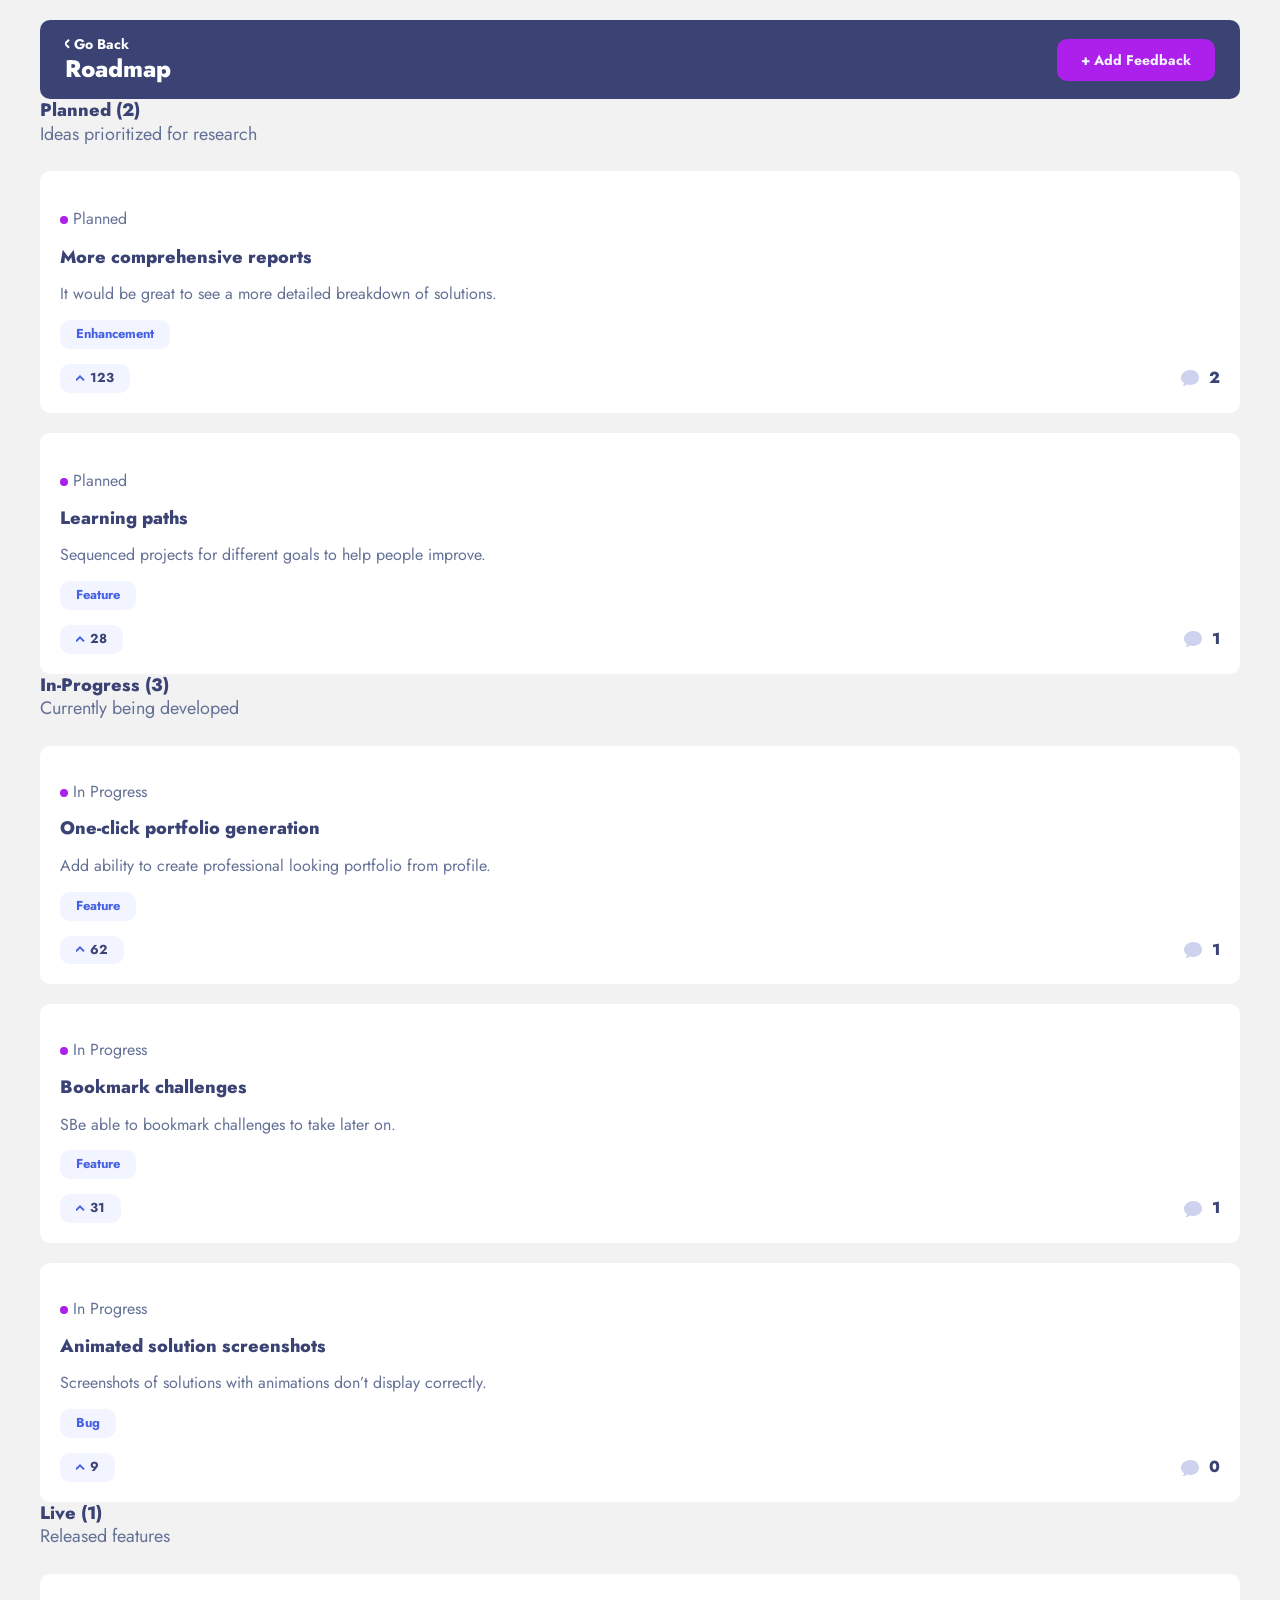
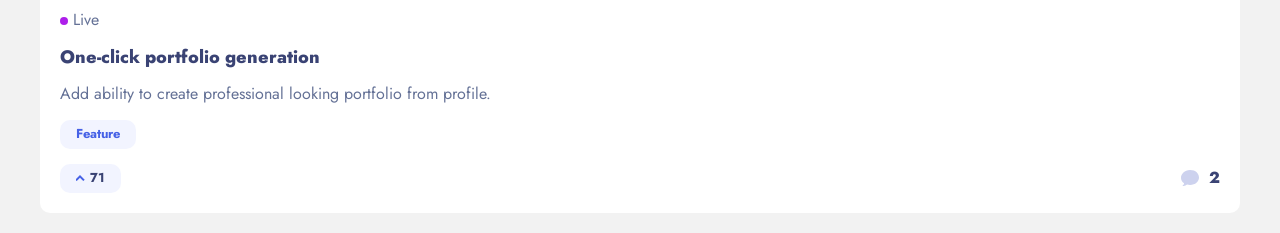
==== index.html @ 51764dee "finish toolbar component" ====
<!DOCTYPE html>
<html lang="en">

<head>
  <meta charset="UTF-8">
  <meta name="viewport" content="width=device-width, initial-scale=1.0">

  <link rel="icon" type="image/png" sizes="32x32" href="./assets/favicon-32x32.png">
  <link rel="preconnect" href="https://fonts.googleapis.com">
  <link rel="preconnect" href="https://fonts.gstatic.com" crossorigin>
  <link href="https://fonts.googleapis.com/css2?family=Jost:ital,wght@0,100..900;1,100..900&display=swap" rel="stylesheet">
  <link rel="stylesheet" href="./styles/main.css">

  <title>Frontend Mentor | Product feedback app</title>
</head>

<body>
  <div class="container">
    <div class="board">
      <header class="toolbar">
        <div class="toolbar__title board__toolbar">
          <a href="#" class="goback goback--white">
            <svg width="5" height="10" viewBox="0 0 5 10" fill="none" xmlns="http://www.w3.org/2000/svg" class="toolbar__title-icon">
              <path d="M4 8.70703L0 4.70703L4 0.707031" stroke-width="2" stroke="white"/>
            </svg>
            Go Back
          </a>
          <h2 class="toolbar__title-text">Roadmap</h2>
        </div>
        <button class="toolbar__button board__toolbar-button">
          + Add Feedback
        </button>
      </header>
      <main class="board__main">
        <div class="tasks">
          <h3 class="tasks__title-primary">Planned (2)</span>
          <h4 class="tasks__title-secondary">Ideas prioritized for research</span>
          <ul class="tasks-list">
            <li class="card task-card">
              <div class="card__marker planned"></div>
              <div class="card__content">
                <div>
                  <span class="card__dot dot planned"></span>
                  <span class="card__marker-title">Planned</span>
                </div>
                <h5 class="card__title">More comprehensive reports</h5>
                <p class="card__text">It would be great to see a more detailed breakdown of solutions.</p>
                <button class="card__tag tag">
                  Enhancement
                </button>
                <div class="card__bottom">
                  <button class="card__tag tag">
                    <svg width="9" height="7" viewBox="0 0 9 7" fill="none" xmlns="http://www.w3.org/2000/svg">
                      <path d="M0 5.41422L4 1.41422L8 5.41422" stroke-width="2" stroke="#4661E6"/>
                    </svg>
                    <span>123</span>
                  </button>
                  <div class="card__comments">
                    <svg width="18" height="16" viewBox="0 0 18 16" fill="none" xmlns="http://www.w3.org/2000/svg">
                      <path d="M2.62074 16H1.34534L2.24718 15.0895C2.73344 14.5986 3.0371 13.9601 3.11873 13.2674C1.03637 11.8878 0 9.88917 0 7.79388C0 3.92832 3.51913 0 9.0305 0C14.8692 0 18 3.61479 18 7.45522C18 11.321 14.8361 14.9333 9.0305 14.9333C8.0135 14.9333 6.95226 14.7963 6.00478 14.5448C5.10787 15.4735 3.89262 16 2.62074 16Z" fill="#CDD2EE"/>
                    </svg>
                    <span class="card__comments-number">2</span>
                  </div>
                </div>
              </div>
            </li>
            <li class="card task-card">
              <div class="card__marker planned"></div>
              <div class="card__content">
                <div>
                  <span class="card__dot dot planned"></span>
                  <span class="card__marker-title">Planned</span>
                </div>
                <h5 class="card__title">Learning paths</h5>
                <p class="card__text">Sequenced projects for different goals to help people improve.</p>
                <button class="card__tag tag">
                  Feature
                </button>
                <div class="card__bottom">
                  <button class="card__tag tag">
                    <svg width="9" height="7" viewBox="0 0 9 7" fill="none" xmlns="http://www.w3.org/2000/svg">
                      <path d="M0 5.41422L4 1.41422L8 5.41422" stroke-width="2" stroke="#4661E6"/>
                    </svg>
                    <span>28</span>
                  </button>
                <div class="card__comments">
                    <svg width="18" height="16" viewBox="0 0 18 16" fill="none" xmlns="http://www.w3.org/2000/svg">
                      <path d="M2.62074 16H1.34534L2.24718 15.0895C2.73344 14.5986 3.0371 13.9601 3.11873 13.2674C1.03637 11.8878 0 9.88917 0 7.79388C0 3.92832 3.51913 0 9.0305 0C14.8692 0 18 3.61479 18 7.45522C18 11.321 14.8361 14.9333 9.0305 14.9333C8.0135 14.9333 6.95226 14.7963 6.00478 14.5448C5.10787 15.4735 3.89262 16 2.62074 16Z" fill="#CDD2EE"/>
                    </svg>
                    <span class="card__comments-number">1</span>
                  </div>
                </div>
              </div>
            </li>
          </ul>
        </div>
        <div class="tasks">
          <h3 class="tasks__title-primary">In-Progress (3)</h3>
          <h4 class="tasks__title-secondary">Currently being developed</h4>
          <ul class="tasks-list">
            <li class="card task-card">
              <div class="card__marker progress"></div>
              <div class="card__content">
                <div>
                  <span class="card__dot dot progress"></span>
                  <span class="card__marker-title">In Progress</span>
                </div>
                <h5 class="card__title">One-click portfolio generation</h5>
                <p class="card__text">Add ability to create professional looking portfolio from profile.</p>
                <button class="card__tag tag">
                  Feature
                </button>
                <div class="card__bottom">
                  <button class="card__tag tag">
                    <svg width="9" height="7" viewBox="0 0 9 7" fill="none" xmlns="http://www.w3.org/2000/svg">
                      <path d="M0 5.41422L4 1.41422L8 5.41422" stroke-width="2" stroke="#4661E6"/>
                    </svg>
                    <span>62</span>
                  </button>
                  <div class="card__comments">
                    <svg width="18" height="16" viewBox="0 0 18 16" fill="none" xmlns="http://www.w3.org/2000/svg">
                      <path d="M2.62074 16H1.34534L2.24718 15.0895C2.73344 14.5986 3.0371 13.9601 3.11873 13.2674C1.03637 11.8878 0 9.88917 0 7.79388C0 3.92832 3.51913 0 9.0305 0C14.8692 0 18 3.61479 18 7.45522C18 11.321 14.8361 14.9333 9.0305 14.9333C8.0135 14.9333 6.95226 14.7963 6.00478 14.5448C5.10787 15.4735 3.89262 16 2.62074 16Z" fill="#CDD2EE"/>
                    </svg>
                    <span class="card__comments-number">1</span>
                  </div>
                </div>
              </div>
            </li>
            <li class="card task-card">
              <div class="card__marker progress"></div>
              <div class="card__content">
                <div>
                  <span class="card__dot dot progress"></span>
                  <span class="card__marker-title">In Progress</span>
                </div>
                <h5 class="card__title">Bookmark challenges</h5>
                <p class="card__text">SBe able to bookmark challenges to take later on.</p>
                <button class="card__tag tag">
                  Feature
                </button>
                <div class="card__bottom">
                  <button class="card__tag tag">
                    <svg width="9" height="7" viewBox="0 0 9 7" fill="none" xmlns="http://www.w3.org/2000/svg">
                      <path d="M0 5.41422L4 1.41422L8 5.41422" stroke-width="2" stroke="#4661E6"/>
                    </svg>
                    <span>31</span>
                  </button>
                  <div class="card__comments">
                    <svg width="18" height="16" viewBox="0 0 18 16" fill="none" xmlns="http://www.w3.org/2000/svg">
                      <path d="M2.62074 16H1.34534L2.24718 15.0895C2.73344 14.5986 3.0371 13.9601 3.11873 13.2674C1.03637 11.8878 0 9.88917 0 7.79388C0 3.92832 3.51913 0 9.0305 0C14.8692 0 18 3.61479 18 7.45522C18 11.321 14.8361 14.9333 9.0305 14.9333C8.0135 14.9333 6.95226 14.7963 6.00478 14.5448C5.10787 15.4735 3.89262 16 2.62074 16Z" fill="#CDD2EE"/>
                    </svg>
                    <span class="card__comments-number">1</span>
                  </div>
                </div>
              </div>
            </li>
            <li class="card task-card">
              <div class="card__marker progress"></div>
              <div class="card__content">
                <div>
                  <span class="card__dot dot progress"></span>
                  <span class="card__marker-title">In Progress</span>
                </div>
                <h5 class="card__title">Animated solution screenshots</h5>
                <p class="card__text">Screenshots of solutions with animations don’t display correctly.</p>
                <button class="card__tag tag">
                  Bug
                </button>
                <div class="card__bottom">
                  <button class="card__tag tag">
                    <svg width="9" height="7" viewBox="0 0 9 7" fill="none" xmlns="http://www.w3.org/2000/svg">
                      <path d="M0 5.41422L4 1.41422L8 5.41422" stroke-width="2" stroke="#4661E6"/>
                    </svg>
                    <span>9</span>
                  </button>
                  <div class="card__comments">
                    <svg width="18" height="16" viewBox="0 0 18 16" fill="none" xmlns="http://www.w3.org/2000/svg">
                      <path d="M2.62074 16H1.34534L2.24718 15.0895C2.73344 14.5986 3.0371 13.9601 3.11873 13.2674C1.03637 11.8878 0 9.88917 0 7.79388C0 3.92832 3.51913 0 9.0305 0C14.8692 0 18 3.61479 18 7.45522C18 11.321 14.8361 14.9333 9.0305 14.9333C8.0135 14.9333 6.95226 14.7963 6.00478 14.5448C5.10787 15.4735 3.89262 16 2.62074 16Z" fill="#CDD2EE"/>
                    </svg>
                    <span class="card__comments-number">0</span>
                  </div>
                </div>
              </div>
            </li>
          </ul>
        </div>
        <div class="tasks">
          <span class="tasks__title-primary">Live (1)</span>
          <span class="tasks__title-secondary">Released features</span>
          <ul class="tasks-list">
            <li class="card task-card">
              <div class="card__marker live"></div>
              <div class="card__content">
                <div class="card__top">
                  <span class="card__dot dot live"></span>
                  <span class="card__marker-title">Live</span>
                </div>
                <h5 class="card__title">One-click portfolio generation</h5>
                <p class="card__text">Add ability to create professional looking portfolio from profile.</p>
                <button class="card__tag tag">
                  Feature
                </button>
                <div class="card__bottom">
                  <button class="card__tag tag">
                    <svg width="9" height="7" viewBox="0 0 9 7" fill="none" xmlns="http://www.w3.org/2000/svg">
                      <path d="M0 5.41422L4 1.41422L8 5.41422" stroke-width="2" stroke="#4661E6"/>
                    </svg>
                    <span>71</span>
                  </button>
                  <div class="card__comments">
                    <svg width="18" height="16" viewBox="0 0 18 16" fill="none" xmlns="http://www.w3.org/2000/svg">
                      <path d="M2.62074 16H1.34534L2.24718 15.0895C2.73344 14.5986 3.0371 13.9601 3.11873 13.2674C1.03637 11.8878 0 9.88917 0 7.79388C0 3.92832 3.51913 0 9.0305 0C14.8692 0 18 3.61479 18 7.45522C18 11.321 14.8361 14.9333 9.0305 14.9333C8.0135 14.9333 6.95226 14.7963 6.00478 14.5448C5.10787 15.4735 3.89262 16 2.62074 16Z" fill="#CDD2EE"/>
                    </svg>
                    <span class="card__comments-number">2</span>
                  </div>
                </div>
              </div>
            </li>
          </ul>
        </div>
      </main>
    </div>
  </div>
</body>
<html
---- styles/main.css ----
*, *::before, *::after {
  box-sizing: border-box;
}

html, body, div, span, applet, object, iframe,
h1, h2, h3, h4, h5, h6, p, blockquote, pre,
a, abbr, acronym, address, big, cite, code,
del, dfn, em, img, ins, kbd, q, s, samp,
small, strike, strong, sub, sup, tt, var,
b, u, i, center,
dl, dt, dd, ol, ul, li,
fieldset, form, label, legend,
table, caption, tbody, tfoot, thead, tr, th, td,
article, aside, canvas, details, embed,
figure, figcaption, footer, header, hgroup,
menu, nav, output, ruby, section, summary,
time, mark, audio, video {
  margin: 0;
  padding: 0;
  border: 0;
  font-size: 100%;
  font: inherit;
  vertical-align: baseline;
}

/* HTML5 display-role reset for older browsers */
article, aside, details, figcaption, figure,
footer, header, hgroup, menu, nav, section {
  display: block;
}

body {
  line-height: 1;
}

ol, ul {
  list-style: none;
}

blockquote, q {
  quotes: none;
}

blockquote:before, blockquote:after,
q:before, q:after {
  content: "";
  content: none;
}

table {
  border-collapse: collapse;
  border-spacing: 0;
}

img, picture, video, canvas, svg {
  display: block;
  max-width: 100%;
}

/* 7. Inherit fonts for form controls */
input, button, textarea, select {
  font: inherit;
}

body {
  font-family: "Jost", sans-serif;
  font-size: 16px;
  line-height: 1.3;
  color: #647196;
  background-color: #F2F2F2;
}

.container {
  padding: 20px 40px;
}
@media (max-width: 440px) {
  .container {
    padding: 20px 20px;
  }
}

.hide-tablet {
  display: block;
}
@media (max-width: 768px) {
  .hide-tablet {
    display: none;
  }
}

.form-container {
  margin: 0 auto;
  max-width: 600px;
}

.goback {
  display: block;
  font-weight: 700;
  color: #647196;
  text-decoration: none;
}
.goback--white {
  font-size: 14px;
  color: #ffffff;
}
.goback:hover {
  text-decoration: underline;
}

.toolbar {
  display: grid;
  grid-template-columns: 1fr auto;
  align-items: center;
  padding: 15px 25px;
  background-color: #3A4374;
  border-radius: 10px;
}
.toolbar__title {
  display: flex;
  flex-direction: column;
  align-items: flex-start;
}
.toolbar__title-icon {
  display: inline-block;
}
.toolbar__title-text {
  font-weight: 800;
  font-size: 24px;
  color: #ffffff;
}

.tag {
  display: inline-block;
  color: #4661E6;
  font-size: 13px;
  font-weight: 700;
  background-color: #F2F4FF;
  border-radius: 10px;
  border: none;
  padding: 6px 16px;
  cursor: pointer;
}
.tag--active {
  background-color: #4661E6;
  color: #FFFFFF;
}
.tag:hover {
  background-color: #CFD7FF;
}

.dot {
  display: inline-block;
  width: 8px;
  height: 8px;
  border-radius: 50%;
  background-color: #AD1FEA;
}

input {
  padding: 10px 20px;
  width: 100%;
  background-color: #F2F4FE;
  border: none;
  border-radius: 10px;
  color: #3A4374;
  cursor: pointer;
}
input::-moz-placeholder {
  transform: translateY(-10px);
}
input::placeholder {
  transform: translateY(-10px);
}

select {
  padding: 10px 20px;
  width: 100%;
  background-color: #F2F4FE;
  border: none;
  border-radius: 10px;
  color: #3A4374;
  -webkit-appearance: none;
     -moz-appearance: none;
          appearance: none;
  cursor: pointer;
  background-image: url("../../assets/shared/icon-arrow-down.svg");
  background-repeat: no-repeat;
  background-position: right 12px center;
}
select::picker(select) {
  -webkit-appearance: base-select;
     -moz-appearance: base-select;
          appearance: base-select;
}

button {
  padding: 12px 24px;
  border-radius: 10px;
  border: 0;
  font-size: 14px;
  font-weight: 700;
  color: #F2F4FE;
  cursor: pointer;
}

.form {
  background-color: #ffffff;
  border-radius: 10px;
  margin-top: 75px;
  padding: 50px 50px;
  display: grid;
  grid-template-columns: 1fr;
  gap: 20px;
}
@media (max-width: 440px) {
  .form {
    padding: 50px 20px;
  }
}
.form__title {
  font-weight: 800;
  font-style: 24px;
  color: #3A4374;
}
.form__label {
  display: flex;
  flex-direction: column;
  gap: 5px;
  margin-bottom: 10px;
}
.form__label-primary {
  color: #3A4374;
  font-weight: 800;
  font-size: 14px;
}
.form__label-secondary {
  color: #647196;
  font-weight: 400;
  font-size: 14px;
}
.form__button {
  display: flex;
  gap: 10px;
  justify-content: end;
}
@media (max-width: 440px) {
  .form__button {
    flex-direction: column;
  }
}
.form__button-delete {
  background-color: #D73737;
  margin-right: auto;
}
.form__button-delete:hover {
  background-color: #E98888;
}
@media (max-width: 440px) {
  .form__button-delete {
    margin-right: 0;
  }
}
.form__button-cancel {
  background-color: #3A4374;
}
.form__button-cancel:hover {
  background-color: #656EA3;
}
.form__button-add {
  background-color: #AD1FEA;
}
.form__button-add:hover {
  background-color: #C75AF6;
}

.card {
  border-radius: 10px;
  background-color: #fff;
}
.card__content {
  padding: 30px 20px 20px;
  display: flex;
  flex-direction: column;
  gap: 15px;
}
.card__marker {
  border-top-left-radius: 10px;
  border-top-right-radius: 10px;
  width: 100%;
  height: 6px;
}
.card__marker-title {
  color: #647196;
  font-size: 16px;
  font-weight: 400;
}
.card__title {
  color: #3A4374;
  font-size: 18px;
  font-weight: 800;
}
.card__text {
  color: #647196;
  font-size: 16px;
  font-weight: 400;
}
.card__tag {
  margin-right: auto;
  display: flex;
  align-items: center;
}
.card__tag span {
  display: inline-block;
  margin-left: 5px;
  color: #3A4374;
}
.card__bottom {
  display: flex;
  justify-content: space-between;
}
.card__comments {
  display: flex;
  align-items: center;
}
.card__comments-number {
  display: inline-block;
  margin-left: 10px;
  color: #3A4374;
  font-size: 16px;
  font-weight: 800;
}

.mobile-menu {
  display: none;
}
.mobile-menu.show {
  display: block;
}

.board__toolbar-button {
  background-color: #AD1FEA;
}
.board__toolbar-button:hover {
  background-color: #C75AF6;
}
.board__tasks {
  margin-top: 15x;
  display: grid;
  grid-template-columns: repeat(auto-fit, minmax(350px, 1fr));
  gap: 10px;
}

.tasks {
  display: flex;
  flex-direction: column;
}
.tasks__title-primary {
  font-size: 18px;
  font-weight: 800;
  color: #3A4374;
}
.tasks__title-secondary {
  font-size: 18px;
  font-weight: 400;
  color: #647196;
}
.tasks-list {
  margin-top: 25px;
  display: flex;
  flex-direction: column;
  gap: 20px;
}/*# sourceMappingURL=main.css.map */
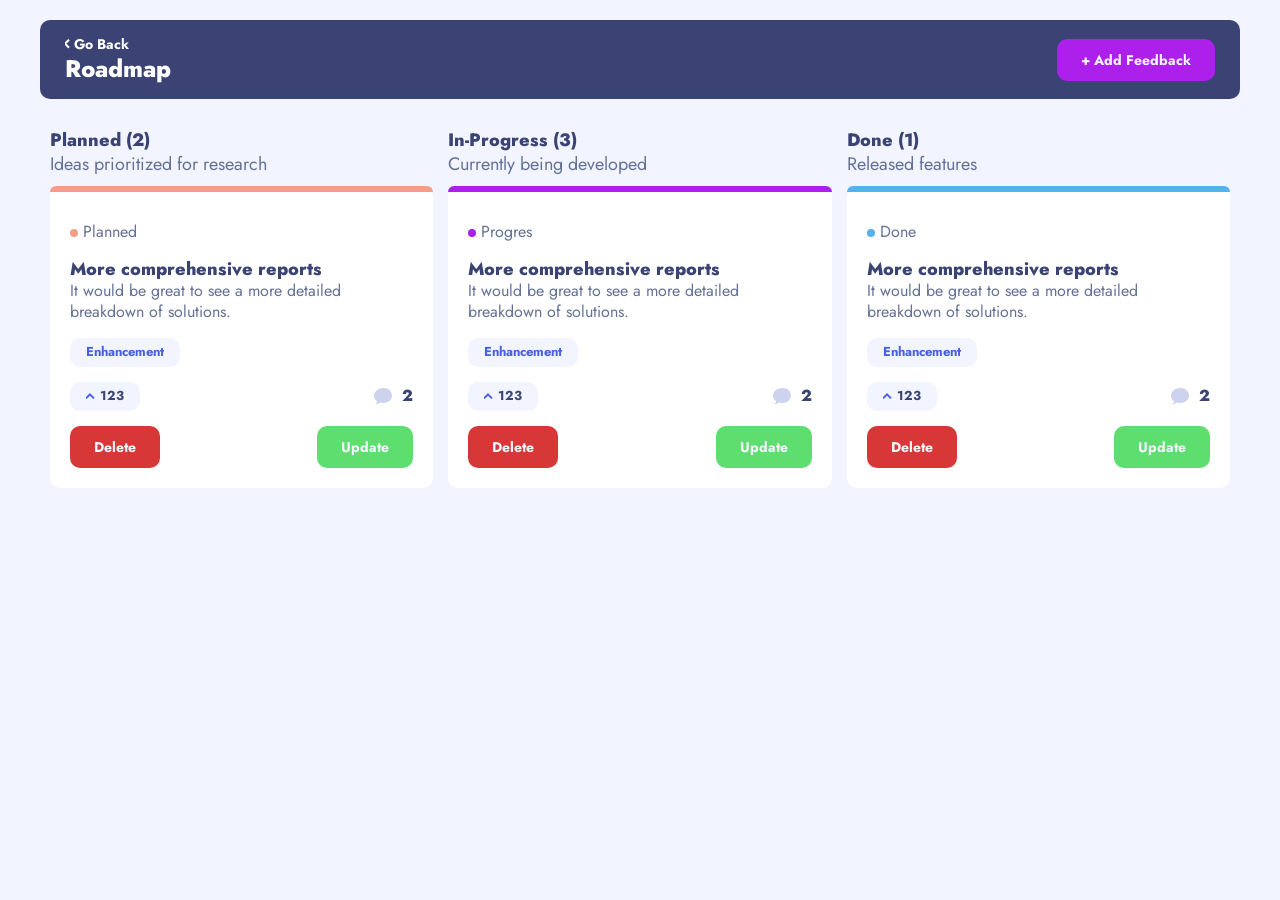
==== commit 973a6ce6: "finish board layout" ====
--- a/index.html
+++ b/index.html
@@ -18,37 +18,51 @@
   <div class="container">
     <div class="board">
       <header class="toolbar">
-        <div class="toolbar__title board__toolbar">
+        <div class="toolbar__title board__header">
           <a href="#" class="goback goback--white">
             <svg width="5" height="10" viewBox="0 0 5 10" fill="none" xmlns="http://www.w3.org/2000/svg" class="toolbar__title-icon">
               <path d="M4 8.70703L0 4.70703L4 0.707031" stroke-width="2" stroke="white"/>
             </svg>
             Go Back
           </a>
-          <h2 class="toolbar__title-text">Roadmap</h2>
+          <h1 class="toolbar__title-text">Roadmap</h1>
         </div>
         <button class="toolbar__button board__toolbar-button">
           + Add Feedback
         </button>
       </header>
-      <main class="board__main">
-        <div class="tasks">
-          <h3 class="tasks__title-primary">Planned (2)</span>
-          <h4 class="tasks__title-secondary">Ideas prioritized for research</span>
-          <ul class="tasks-list">
-            <li class="card task-card">
+      <main class="board__content tasks">
+        <div class="tasks__title">
+          <div class="tasks__title-planned">
+            <h3 class="tasks__title-primary">Planned (<span id="planned-counter">2</span>)</h3>
+            <h4 class="tasks__title-secondary">Ideas prioritized for research</h4>
+          </div>
+          <div class="tasks__title-progress">
+            <h3 class="tasks__title-primary">In-Progress (<span id="progress-counter">3</span>)</h3>
+            <h4 class="tasks__title-secondary">Currently being developed</h4>
+          </div>
+          <div class="tasks__title-done">
+            <h3 class="tasks__title-primary">Done (<span id="done-counter">1</span>)</h3>
+            <h4 class="tasks__title-secondary">Released features</h4>
+          </div>
+        </div>
+        <div class="tasks__lists">
+          <ul class="tasks-planned" id="tasks-planned">
+            <li class="card">
               <div class="card__marker planned"></div>
               <div class="card__content">
-                <div>
+                <div class="card__header">
                   <span class="card__dot dot planned"></span>
                   <span class="card__marker-title">Planned</span>
                 </div>
-                <h5 class="card__title">More comprehensive reports</h5>
-                <p class="card__text">It would be great to see a more detailed breakdown of solutions.</p>
-                <button class="card__tag tag">
-                  Enhancement
-                </button>
-                <div class="card__bottom">
+                <div class="card__primary">
+                  <h5 class="card__title">More comprehensive reports</h5>
+                  <p class="card__text">It would be great to see a more detailed breakdown of solutions.</p>
+                  <button class="card__tag tag">
+                    Enhancement
+                  </button>
+                </div>
+                <div class="card__secondary">
                   <button class="card__tag tag">
                     <svg width="9" height="7" viewBox="0 0 9 7" fill="none" xmlns="http://www.w3.org/2000/svg">
                       <path d="M0 5.41422L4 1.41422L8 5.41422" stroke-width="2" stroke="#4661E6"/>
@@ -62,150 +76,38 @@
                     <span class="card__comments-number">2</span>
                   </div>
                 </div>
+                <div class="card__control">
+                  <button class="card__button button-delete">
+                    Delete
+                  </button>
+                  <button class="card__button button-update">
+                    Update
+                  </button>
+                </div>
               </div>
             </li>
-            <li class="card task-card">
-              <div class="card__marker planned"></div>
+          </ul>
+          <ul class="tasks-progress">
+            <li class="card">
+              <div class="card__marker progress"></div>
               <div class="card__content">
-                <div>
-                  <span class="card__dot dot planned"></span>
-                  <span class="card__marker-title">Planned</span>
+                <div class="card__header">
+                  <span class="card__dot dot progress"></span>
+                  <span class="card__marker-title">Progres</span>
                 </div>
-                <h5 class="card__title">Learning paths</h5>
-                <p class="card__text">Sequenced projects for different goals to help people improve.</p>
-                <button class="card__tag tag">
-                  Feature
-                </button>
-                <div class="card__bottom">
+                <div class="card__primary">
+                  <h5 class="card__title">More comprehensive reports</h5>
+                  <p class="card__text">It would be great to see a more detailed breakdown of solutions.</p>
+                  <button class="card__tag tag">
+                    Enhancement
+                  </button>
+                </div>
+                <div class="card__secondary">
                   <button class="card__tag tag">
                     <svg width="9" height="7" viewBox="0 0 9 7" fill="none" xmlns="http://www.w3.org/2000/svg">
                       <path d="M0 5.41422L4 1.41422L8 5.41422" stroke-width="2" stroke="#4661E6"/>
                     </svg>
-                    <span>28</span>
-                  </button>
-                <div class="card__comments">
-                    <svg width="18" height="16" viewBox="0 0 18 16" fill="none" xmlns="http://www.w3.org/2000/svg">
-                      <path d="M2.62074 16H1.34534L2.24718 15.0895C2.73344 14.5986 3.0371 13.9601 3.11873 13.2674C1.03637 11.8878 0 9.88917 0 7.79388C0 3.92832 3.51913 0 9.0305 0C14.8692 0 18 3.61479 18 7.45522C18 11.321 14.8361 14.9333 9.0305 14.9333C8.0135 14.9333 6.95226 14.7963 6.00478 14.5448C5.10787 15.4735 3.89262 16 2.62074 16Z" fill="#CDD2EE"/>
-                    </svg>
-                    <span class="card__comments-number">1</span>
-                  </div>
-                </div>
-              </div>
-            </li>
-          </ul>
-        </div>
-        <div class="tasks">
-          <h3 class="tasks__title-primary">In-Progress (3)</h3>
-          <h4 class="tasks__title-secondary">Currently being developed</h4>
-          <ul class="tasks-list">
-            <li class="card task-card">
-              <div class="card__marker progress"></div>
-              <div class="card__content">
-                <div>
-                  <span class="card__dot dot progress"></span>
-                  <span class="card__marker-title">In Progress</span>
-                </div>
-                <h5 class="card__title">One-click portfolio generation</h5>
-                <p class="card__text">Add ability to create professional looking portfolio from profile.</p>
-                <button class="card__tag tag">
-                  Feature
-                </button>
-                <div class="card__bottom">
-                  <button class="card__tag tag">
-                    <svg width="9" height="7" viewBox="0 0 9 7" fill="none" xmlns="http://www.w3.org/2000/svg">
-                      <path d="M0 5.41422L4 1.41422L8 5.41422" stroke-width="2" stroke="#4661E6"/>
-                    </svg>
-                    <span>62</span>
-                  </button>
-                  <div class="card__comments">
-                    <svg width="18" height="16" viewBox="0 0 18 16" fill="none" xmlns="http://www.w3.org/2000/svg">
-                      <path d="M2.62074 16H1.34534L2.24718 15.0895C2.73344 14.5986 3.0371 13.9601 3.11873 13.2674C1.03637 11.8878 0 9.88917 0 7.79388C0 3.92832 3.51913 0 9.0305 0C14.8692 0 18 3.61479 18 7.45522C18 11.321 14.8361 14.9333 9.0305 14.9333C8.0135 14.9333 6.95226 14.7963 6.00478 14.5448C5.10787 15.4735 3.89262 16 2.62074 16Z" fill="#CDD2EE"/>
-                    </svg>
-                    <span class="card__comments-number">1</span>
-                  </div>
-                </div>
-              </div>
-            </li>
-            <li class="card task-card">
-              <div class="card__marker progress"></div>
-              <div class="card__content">
-                <div>
-                  <span class="card__dot dot progress"></span>
-                  <span class="card__marker-title">In Progress</span>
-                </div>
-                <h5 class="card__title">Bookmark challenges</h5>
-                <p class="card__text">SBe able to bookmark challenges to take later on.</p>
-                <button class="card__tag tag">
-                  Feature
-                </button>
-                <div class="card__bottom">
-                  <button class="card__tag tag">
-                    <svg width="9" height="7" viewBox="0 0 9 7" fill="none" xmlns="http://www.w3.org/2000/svg">
-                      <path d="M0 5.41422L4 1.41422L8 5.41422" stroke-width="2" stroke="#4661E6"/>
-                    </svg>
-                    <span>31</span>
-                  </button>
-                  <div class="card__comments">
-                    <svg width="18" height="16" viewBox="0 0 18 16" fill="none" xmlns="http://www.w3.org/2000/svg">
-                      <path d="M2.62074 16H1.34534L2.24718 15.0895C2.73344 14.5986 3.0371 13.9601 3.11873 13.2674C1.03637 11.8878 0 9.88917 0 7.79388C0 3.92832 3.51913 0 9.0305 0C14.8692 0 18 3.61479 18 7.45522C18 11.321 14.8361 14.9333 9.0305 14.9333C8.0135 14.9333 6.95226 14.7963 6.00478 14.5448C5.10787 15.4735 3.89262 16 2.62074 16Z" fill="#CDD2EE"/>
-                    </svg>
-                    <span class="card__comments-number">1</span>
-                  </div>
-                </div>
-              </div>
-            </li>
-            <li class="card task-card">
-              <div class="card__marker progress"></div>
-              <div class="card__content">
-                <div>
-                  <span class="card__dot dot progress"></span>
-                  <span class="card__marker-title">In Progress</span>
-                </div>
-                <h5 class="card__title">Animated solution screenshots</h5>
-                <p class="card__text">Screenshots of solutions with animations don’t display correctly.</p>
-                <button class="card__tag tag">
-                  Bug
-                </button>
-                <div class="card__bottom">
-                  <button class="card__tag tag">
-                    <svg width="9" height="7" viewBox="0 0 9 7" fill="none" xmlns="http://www.w3.org/2000/svg">
-                      <path d="M0 5.41422L4 1.41422L8 5.41422" stroke-width="2" stroke="#4661E6"/>
-                    </svg>
-                    <span>9</span>
-                  </button>
-                  <div class="card__comments">
-                    <svg width="18" height="16" viewBox="0 0 18 16" fill="none" xmlns="http://www.w3.org/2000/svg">
-                      <path d="M2.62074 16H1.34534L2.24718 15.0895C2.73344 14.5986 3.0371 13.9601 3.11873 13.2674C1.03637 11.8878 0 9.88917 0 7.79388C0 3.92832 3.51913 0 9.0305 0C14.8692 0 18 3.61479 18 7.45522C18 11.321 14.8361 14.9333 9.0305 14.9333C8.0135 14.9333 6.95226 14.7963 6.00478 14.5448C5.10787 15.4735 3.89262 16 2.62074 16Z" fill="#CDD2EE"/>
-                    </svg>
-                    <span class="card__comments-number">0</span>
-                  </div>
-                </div>
-              </div>
-            </li>
-          </ul>
-        </div>
-        <div class="tasks">
-          <span class="tasks__title-primary">Live (1)</span>
-          <span class="tasks__title-secondary">Released features</span>
-          <ul class="tasks-list">
-            <li class="card task-card">
-              <div class="card__marker live"></div>
-              <div class="card__content">
-                <div class="card__top">
-                  <span class="card__dot dot live"></span>
-                  <span class="card__marker-title">Live</span>
-                </div>
-                <h5 class="card__title">One-click portfolio generation</h5>
-                <p class="card__text">Add ability to create professional looking portfolio from profile.</p>
-                <button class="card__tag tag">
-                  Feature
-                </button>
-                <div class="card__bottom">
-                  <button class="card__tag tag">
-                    <svg width="9" height="7" viewBox="0 0 9 7" fill="none" xmlns="http://www.w3.org/2000/svg">
-                      <path d="M0 5.41422L4 1.41422L8 5.41422" stroke-width="2" stroke="#4661E6"/>
-                    </svg>
-                    <span>71</span>
+                    <span>123</span>
                   </button>
                   <div class="card__comments">
                     <svg width="18" height="16" viewBox="0 0 18 16" fill="none" xmlns="http://www.w3.org/2000/svg">
@@ -213,6 +115,54 @@
                     </svg>
                     <span class="card__comments-number">2</span>
                   </div>
+                </div>
+                <div class="card__control">
+                  <button class="card__button button-delete">
+                    Delete
+                  </button>
+                  <button class="card__button button-update">
+                    Update
+                  </button>
+                </div>
+              </div>
+            </li>
+          </ul>
+          <ul class="tasks-done">
+            <li class="card">
+              <div class="card__marker done"></div>
+              <div class="card__content">
+                <div class="card__header">
+                  <span class="card__dot dot done"></span>
+                  <span class="card__marker-title">Done</span>
+                </div>
+                <div class="card__primary">
+                  <h5 class="card__title">More comprehensive reports</h5>
+                  <p class="card__text">It would be great to see a more detailed breakdown of solutions.</p>
+                  <button class="card__tag tag">
+                    Enhancement
+                  </button>
+                </div>
+                <div class="card__secondary">
+                  <button class="card__tag tag">
+                    <svg width="9" height="7" viewBox="0 0 9 7" fill="none" xmlns="http://www.w3.org/2000/svg">
+                      <path d="M0 5.41422L4 1.41422L8 5.41422" stroke-width="2" stroke="#4661E6"/>
+                    </svg>
+                    <span>123</span>
+                  </button>
+                  <div class="card__comments">
+                    <svg width="18" height="16" viewBox="0 0 18 16" fill="none" xmlns="http://www.w3.org/2000/svg">
+                      <path d="M2.62074 16H1.34534L2.24718 15.0895C2.73344 14.5986 3.0371 13.9601 3.11873 13.2674C1.03637 11.8878 0 9.88917 0 7.79388C0 3.92832 3.51913 0 9.0305 0C14.8692 0 18 3.61479 18 7.45522C18 11.321 14.8361 14.9333 9.0305 14.9333C8.0135 14.9333 6.95226 14.7963 6.00478 14.5448C5.10787 15.4735 3.89262 16 2.62074 16Z" fill="#CDD2EE"/>
+                    </svg>
+                    <span class="card__comments-number">2</span>
+                  </div>
+                </div>
+                <div class="card__control">
+                  <button class="card__button button-delete">
+                    Delete
+                  </button>
+                  <button class="card__button button-update">
+                    Update
+                  </button>
                 </div>
               </div>
             </li>
--- a/styles/main.css
+++ b/styles/main.css
@@ -67,7 +67,7 @@
   font-size: 16px;
   line-height: 1.3;
   color: #647196;
-  background-color: #F2F2F2;
+  background-color: #F2F4FF;
 }
 
 .container {
@@ -96,7 +96,7 @@
 .goback {
   display: block;
   font-weight: 700;
-  color: #647196;
+  color: #F2F4FF;
   text-decoration: none;
 }
 .goback--white {
@@ -105,6 +105,18 @@
 }
 .goback:hover {
   text-decoration: underline;
+}
+
+.planned {
+  background-color: #F49F85;
+}
+
+.progress {
+  background-color: #AD1FEA;
+}
+
+.done {
+  background-color: #54b2f1;
 }
 
 .toolbar {
@@ -153,7 +165,6 @@
   width: 8px;
   height: 8px;
   border-radius: 50%;
-  background-color: #AD1FEA;
 }
 
 input {
@@ -202,6 +213,24 @@
   color: #F2F4FE;
   cursor: pointer;
 }
+button.button-delete {
+  background-color: #D73737;
+}
+button.button-delete:hover {
+  background-color: #E98888;
+}
+button.button-update {
+  background-color: #5dde6e;
+}
+button.button-update:hover {
+  background-color: #78c382;
+}
+button.button-cancel {
+  background-color: #3A4374;
+}
+button.button-cancel:hover {
+  background-color: #656EA3;
+}
 
 .form {
   background-color: #ffffff;
@@ -276,12 +305,6 @@
 .card {
   border-radius: 10px;
   background-color: #fff;
-}
-.card__content {
-  padding: 30px 20px 20px;
-  display: flex;
-  flex-direction: column;
-  gap: 15px;
 }
 .card__marker {
   border-top-left-radius: 10px;
@@ -289,6 +312,12 @@
   width: 100%;
   height: 6px;
 }
+.card__content {
+  padding: 30px 20px 20px;
+  display: flex;
+  flex-direction: column;
+  gap: 15px;
+}
 .card__marker-title {
   color: #647196;
   font-size: 16px;
@@ -303,6 +332,7 @@
   color: #647196;
   font-size: 16px;
   font-weight: 400;
+  margin-bottom: 15px;
 }
 .card__tag {
   margin-right: auto;
@@ -314,7 +344,7 @@
   margin-left: 5px;
   color: #3A4374;
 }
-.card__bottom {
+.card__secondary {
   display: flex;
   justify-content: space-between;
 }
@@ -329,6 +359,11 @@
   font-size: 16px;
   font-weight: 800;
 }
+.card__control {
+  display: flex;
+  justify-content: space-between;
+  gap: 10px;
+}
 
 .mobile-menu {
   display: none;
@@ -337,36 +372,40 @@
   display: block;
 }
 
+.board {
+  display: grid;
+  grid-template-rows: auto 1fr;
+  gap: 30px;
+}
 .board__toolbar-button {
   background-color: #AD1FEA;
 }
 .board__toolbar-button:hover {
   background-color: #C75AF6;
 }
-.board__tasks {
-  margin-top: 15x;
+.board__content {
+  padding: 0 10px;
+  display: grid;
+  grid-template-rows: auto 1fr;
+  gap: 10px;
+}
+.board .tasks__title {
   display: grid;
   grid-template-columns: repeat(auto-fit, minmax(350px, 1fr));
-  gap: 10px;
-}
-
-.tasks {
-  display: flex;
-  flex-direction: column;
-}
-.tasks__title-primary {
+  gap: 15px;
+}
+.board .tasks__title-primary {
   font-size: 18px;
   font-weight: 800;
   color: #3A4374;
 }
-.tasks__title-secondary {
+.board .tasks__title-secondary {
   font-size: 18px;
   font-weight: 400;
   color: #647196;
 }
-.tasks-list {
-  margin-top: 25px;
-  display: flex;
-  flex-direction: column;
-  gap: 20px;
+.board .tasks__lists {
+  display: grid;
+  grid-template-columns: repeat(auto-fit, minmax(350px, 1fr));
+  gap: 15px;
 }/*# sourceMappingURL=main.css.map */
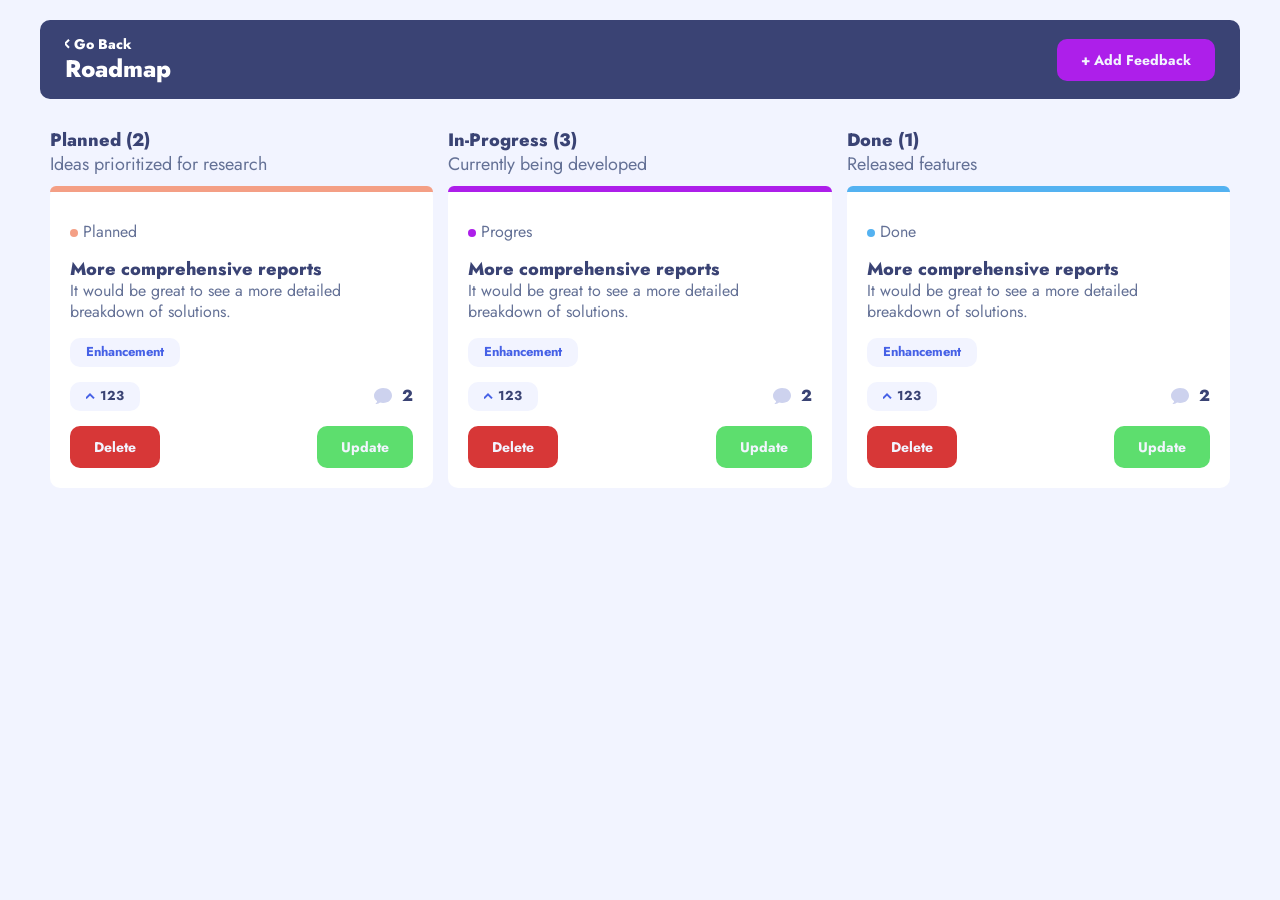
==== commit 6bcc84dc: "finish form layout" ====
--- a/index.html
+++ b/index.html
@@ -20,14 +20,14 @@
       <header class="toolbar">
         <div class="toolbar__title board__header">
           <a href="#" class="goback goback--white">
-            <svg width="5" height="10" viewBox="0 0 5 10" fill="none" xmlns="http://www.w3.org/2000/svg" class="toolbar__title-icon">
+            <svg width="5" height="10" viewBox="0 0 5 10" fill="none" xmlns="http://www.w3.org/2000/svg" class="goback__icon">
               <path d="M4 8.70703L0 4.70703L4 0.707031" stroke-width="2" stroke="white"/>
             </svg>
             Go Back
           </a>
           <h1 class="toolbar__title-text">Roadmap</h1>
         </div>
-        <button class="toolbar__button board__toolbar-button">
+        <button class="toolbar__button button-add">
           + Add Feedback
         </button>
       </header>
--- a/styles/main.css
+++ b/styles/main.css
@@ -95,12 +95,15 @@
 
 .goback {
   display: block;
-  font-weight: 700;
-  color: #F2F4FF;
+  font-size: 14px;
+  font-weight: 800;
+  color: #647196;
   text-decoration: none;
 }
+.goback__icon {
+  display: inline-block;
+}
 .goback--white {
-  font-size: 14px;
   color: #ffffff;
 }
 .goback:hover {
@@ -131,9 +134,6 @@
   display: flex;
   flex-direction: column;
   align-items: flex-start;
-}
-.toolbar__title-icon {
-  display: inline-block;
 }
 .toolbar__title-text {
   font-weight: 800;
@@ -231,6 +231,12 @@
 button.button-cancel:hover {
   background-color: #656EA3;
 }
+button.button-add {
+  background-color: #AD1FEA;
+}
+button.button-add:hover {
+  background-color: #C75AF6;
+}
 
 .form {
   background-color: #ffffff;
@@ -377,12 +383,6 @@
   grid-template-rows: auto 1fr;
   gap: 30px;
 }
-.board__toolbar-button {
-  background-color: #AD1FEA;
-}
-.board__toolbar-button:hover {
-  background-color: #C75AF6;
-}
 .board__content {
   padding: 0 10px;
   display: grid;
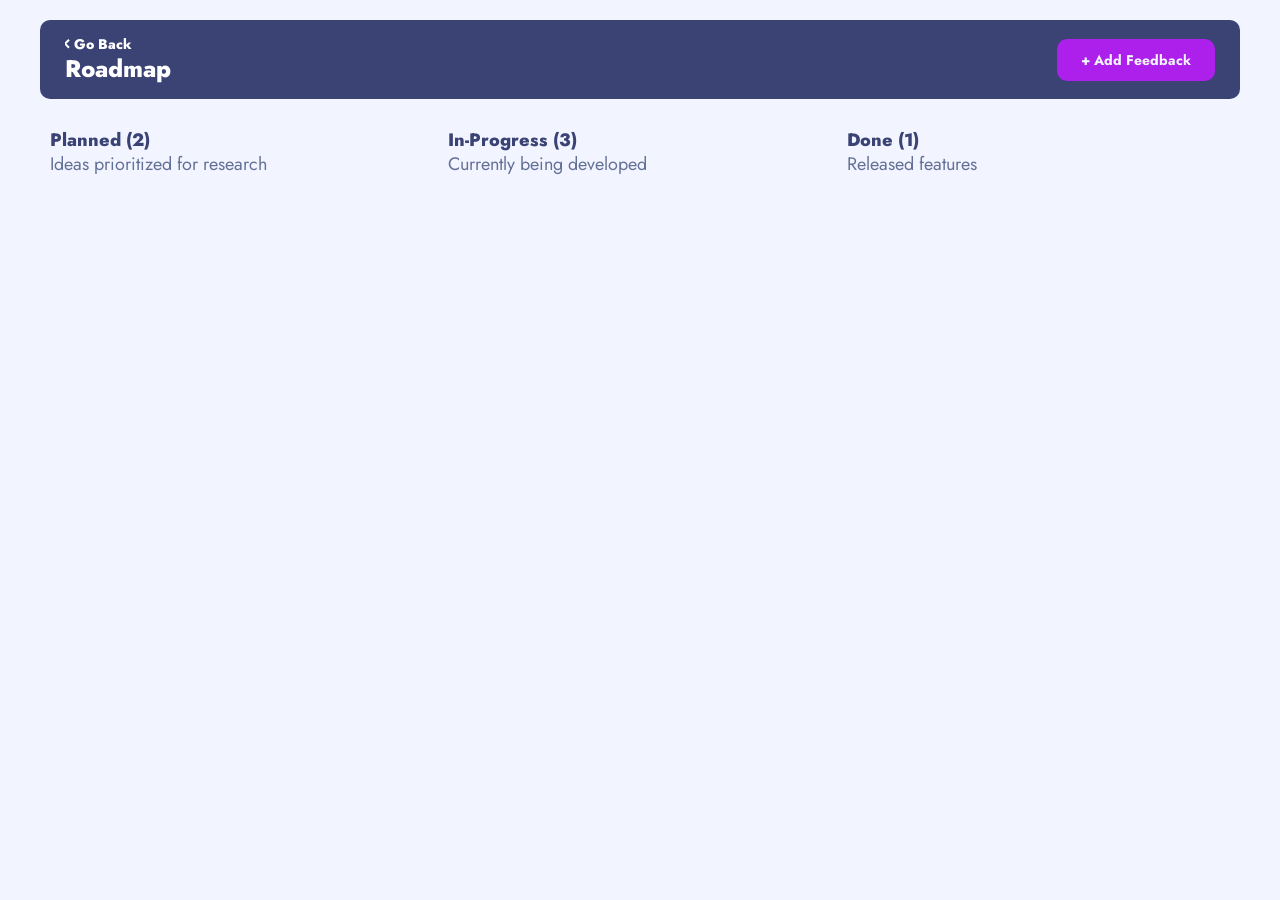
==== commit 083f219b: "add postTask, getTasks scripts" ====
--- a/index.html
+++ b/index.html
@@ -47,129 +47,16 @@
           </div>
         </div>
         <div class="tasks__lists">
-          <ul class="tasks-planned" id="tasks-planned">
-            <li class="card">
-              <div class="card__marker planned"></div>
-              <div class="card__content">
-                <div class="card__header">
-                  <span class="card__dot dot planned"></span>
-                  <span class="card__marker-title">Planned</span>
-                </div>
-                <div class="card__primary">
-                  <h5 class="card__title">More comprehensive reports</h5>
-                  <p class="card__text">It would be great to see a more detailed breakdown of solutions.</p>
-                  <button class="card__tag tag">
-                    Enhancement
-                  </button>
-                </div>
-                <div class="card__secondary">
-                  <button class="card__tag tag">
-                    <svg width="9" height="7" viewBox="0 0 9 7" fill="none" xmlns="http://www.w3.org/2000/svg">
-                      <path d="M0 5.41422L4 1.41422L8 5.41422" stroke-width="2" stroke="#4661E6"/>
-                    </svg>
-                    <span>123</span>
-                  </button>
-                  <div class="card__comments">
-                    <svg width="18" height="16" viewBox="0 0 18 16" fill="none" xmlns="http://www.w3.org/2000/svg">
-                      <path d="M2.62074 16H1.34534L2.24718 15.0895C2.73344 14.5986 3.0371 13.9601 3.11873 13.2674C1.03637 11.8878 0 9.88917 0 7.79388C0 3.92832 3.51913 0 9.0305 0C14.8692 0 18 3.61479 18 7.45522C18 11.321 14.8361 14.9333 9.0305 14.9333C8.0135 14.9333 6.95226 14.7963 6.00478 14.5448C5.10787 15.4735 3.89262 16 2.62074 16Z" fill="#CDD2EE"/>
-                    </svg>
-                    <span class="card__comments-number">2</span>
-                  </div>
-                </div>
-                <div class="card__control">
-                  <button class="card__button button-delete">
-                    Delete
-                  </button>
-                  <button class="card__button button-update">
-                    Update
-                  </button>
-                </div>
-              </div>
-            </li>
+          <ul class="tasks-planned tasks__list" id="tasks-planned">
           </ul>
-          <ul class="tasks-progress">
-            <li class="card">
-              <div class="card__marker progress"></div>
-              <div class="card__content">
-                <div class="card__header">
-                  <span class="card__dot dot progress"></span>
-                  <span class="card__marker-title">Progres</span>
-                </div>
-                <div class="card__primary">
-                  <h5 class="card__title">More comprehensive reports</h5>
-                  <p class="card__text">It would be great to see a more detailed breakdown of solutions.</p>
-                  <button class="card__tag tag">
-                    Enhancement
-                  </button>
-                </div>
-                <div class="card__secondary">
-                  <button class="card__tag tag">
-                    <svg width="9" height="7" viewBox="0 0 9 7" fill="none" xmlns="http://www.w3.org/2000/svg">
-                      <path d="M0 5.41422L4 1.41422L8 5.41422" stroke-width="2" stroke="#4661E6"/>
-                    </svg>
-                    <span>123</span>
-                  </button>
-                  <div class="card__comments">
-                    <svg width="18" height="16" viewBox="0 0 18 16" fill="none" xmlns="http://www.w3.org/2000/svg">
-                      <path d="M2.62074 16H1.34534L2.24718 15.0895C2.73344 14.5986 3.0371 13.9601 3.11873 13.2674C1.03637 11.8878 0 9.88917 0 7.79388C0 3.92832 3.51913 0 9.0305 0C14.8692 0 18 3.61479 18 7.45522C18 11.321 14.8361 14.9333 9.0305 14.9333C8.0135 14.9333 6.95226 14.7963 6.00478 14.5448C5.10787 15.4735 3.89262 16 2.62074 16Z" fill="#CDD2EE"/>
-                    </svg>
-                    <span class="card__comments-number">2</span>
-                  </div>
-                </div>
-                <div class="card__control">
-                  <button class="card__button button-delete">
-                    Delete
-                  </button>
-                  <button class="card__button button-update">
-                    Update
-                  </button>
-                </div>
-              </div>
-            </li>
+          <ul class="tasks-progress tasks__list" id="tasks-progress">
           </ul>
-          <ul class="tasks-done">
-            <li class="card">
-              <div class="card__marker done"></div>
-              <div class="card__content">
-                <div class="card__header">
-                  <span class="card__dot dot done"></span>
-                  <span class="card__marker-title">Done</span>
-                </div>
-                <div class="card__primary">
-                  <h5 class="card__title">More comprehensive reports</h5>
-                  <p class="card__text">It would be great to see a more detailed breakdown of solutions.</p>
-                  <button class="card__tag tag">
-                    Enhancement
-                  </button>
-                </div>
-                <div class="card__secondary">
-                  <button class="card__tag tag">
-                    <svg width="9" height="7" viewBox="0 0 9 7" fill="none" xmlns="http://www.w3.org/2000/svg">
-                      <path d="M0 5.41422L4 1.41422L8 5.41422" stroke-width="2" stroke="#4661E6"/>
-                    </svg>
-                    <span>123</span>
-                  </button>
-                  <div class="card__comments">
-                    <svg width="18" height="16" viewBox="0 0 18 16" fill="none" xmlns="http://www.w3.org/2000/svg">
-                      <path d="M2.62074 16H1.34534L2.24718 15.0895C2.73344 14.5986 3.0371 13.9601 3.11873 13.2674C1.03637 11.8878 0 9.88917 0 7.79388C0 3.92832 3.51913 0 9.0305 0C14.8692 0 18 3.61479 18 7.45522C18 11.321 14.8361 14.9333 9.0305 14.9333C8.0135 14.9333 6.95226 14.7963 6.00478 14.5448C5.10787 15.4735 3.89262 16 2.62074 16Z" fill="#CDD2EE"/>
-                    </svg>
-                    <span class="card__comments-number">2</span>
-                  </div>
-                </div>
-                <div class="card__control">
-                  <button class="card__button button-delete">
-                    Delete
-                  </button>
-                  <button class="card__button button-update">
-                    Update
-                  </button>
-                </div>
-              </div>
-            </li>
+          <ul class="tasks-done tasks__list" id="tasks-done">
           </ul>
         </div>
       </main>
     </div>
   </div>
+  <script src="./scripts/getTasks.js"></script>
 </body>
 <html
--- a/styles/main.css
+++ b/styles/main.css
@@ -408,4 +408,9 @@
   display: grid;
   grid-template-columns: repeat(auto-fit, minmax(350px, 1fr));
   gap: 15px;
+}
+.board .tasks__list {
+  display: flex;
+  flex-direction: column;
+  gap: 15px;
 }/*# sourceMappingURL=main.css.map */
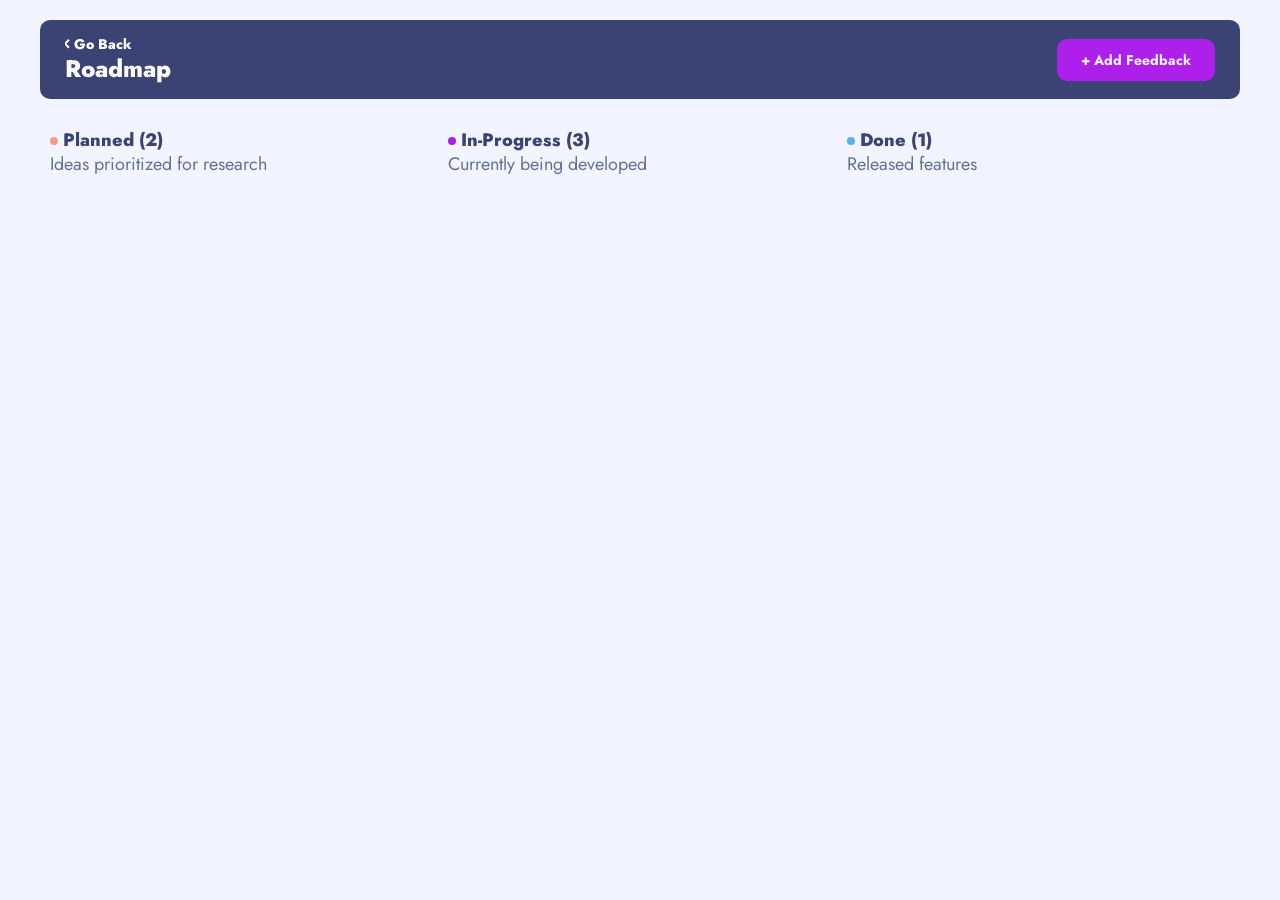
==== commit 07c4862c: "add deleteTask script" ====
--- a/index.html
+++ b/index.html
@@ -34,15 +34,15 @@
       <main class="board__content tasks">
         <div class="tasks__title">
           <div class="tasks__title-planned">
-            <h3 class="tasks__title-primary">Planned (<span id="planned-counter">2</span>)</h3>
+            <h3 class="tasks__title-primary"><span class="dot planned"></span>Planned (<span id="planned-counter">2</span>)</h3>
             <h4 class="tasks__title-secondary">Ideas prioritized for research</h4>
           </div>
           <div class="tasks__title-progress">
-            <h3 class="tasks__title-primary">In-Progress (<span id="progress-counter">3</span>)</h3>
+            <h3 class="tasks__title-primary"><span class="dot progress"></span>In-Progress (<span id="progress-counter">3</span>)</h3>
             <h4 class="tasks__title-secondary">Currently being developed</h4>
           </div>
           <div class="tasks__title-done">
-            <h3 class="tasks__title-primary">Done (<span id="done-counter">1</span>)</h3>
+            <h3 class="tasks__title-primary"><span class="dot done"></span>Done (<span id="done-counter">1</span>)</h3>
             <h4 class="tasks__title-secondary">Released features</h4>
           </div>
         </div>
@@ -57,6 +57,7 @@
       </main>
     </div>
   </div>
-  <script src="./scripts/getTasks.js"></script>
+  <script src="./scripts/renderTasks.js"></script>
+  <script src="./scripts/deleteTask.js"></script>
 </body>
 <html
--- a/styles/main.css
+++ b/styles/main.css
@@ -162,6 +162,7 @@
 
 .dot {
   display: inline-block;
+  margin-right: 5px;
   width: 8px;
   height: 8px;
   border-radius: 50%;
@@ -395,6 +396,8 @@
   gap: 15px;
 }
 .board .tasks__title-primary {
+  display: flex;
+  align-items: center;
   font-size: 18px;
   font-weight: 800;
   color: #3A4374;
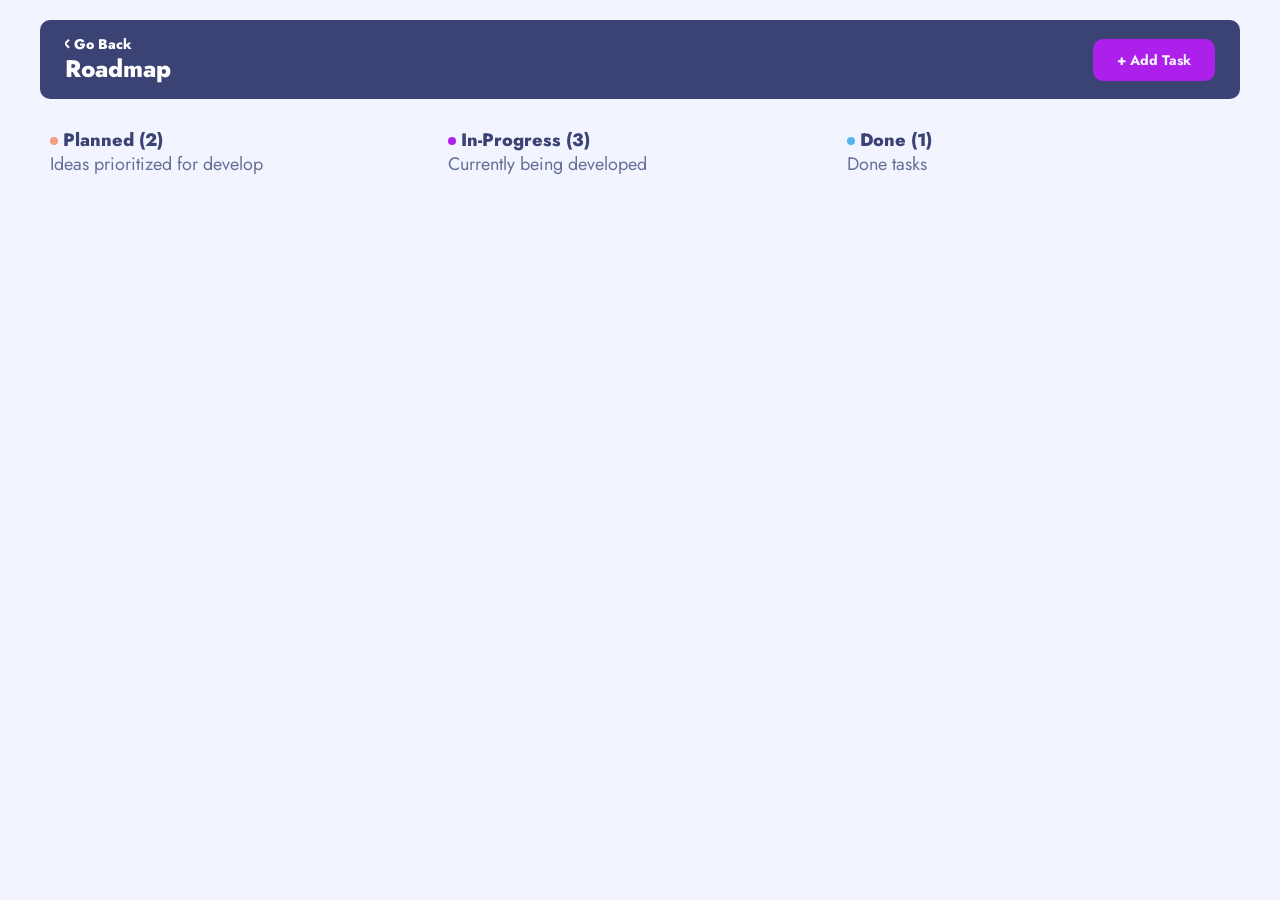
==== commit 8853a0d5: "layout fixes" ====
--- a/index.html
+++ b/index.html
@@ -28,14 +28,14 @@
           <h1 class="toolbar__title-text">Roadmap</h1>
         </div>
         <button class="toolbar__button button-add">
-          + Add Feedback
+          + Add Task
         </button>
       </header>
       <main class="board__content tasks">
         <div class="tasks__title">
           <div class="tasks__title-planned">
             <h3 class="tasks__title-primary"><span class="dot planned"></span>Planned (<span id="planned-counter">2</span>)</h3>
-            <h4 class="tasks__title-secondary">Ideas prioritized for research</h4>
+            <h4 class="tasks__title-secondary">Ideas prioritized for develop</h4>
           </div>
           <div class="tasks__title-progress">
             <h3 class="tasks__title-primary"><span class="dot progress"></span>In-Progress (<span id="progress-counter">3</span>)</h3>
@@ -43,7 +43,7 @@
           </div>
           <div class="tasks__title-done">
             <h3 class="tasks__title-primary"><span class="dot done"></span>Done (<span id="done-counter">1</span>)</h3>
-            <h4 class="tasks__title-secondary">Released features</h4>
+            <h4 class="tasks__title-secondary">Done tasks</h4>
           </div>
         </div>
         <div class="tasks__lists">
@@ -59,5 +59,6 @@
   </div>
   <script src="./scripts/renderTasks.js"></script>
   <script src="./scripts/deleteTask.js"></script>
+   <script src="./scripts/boardBtnsListeners.js"></script>
 </body>
 <html
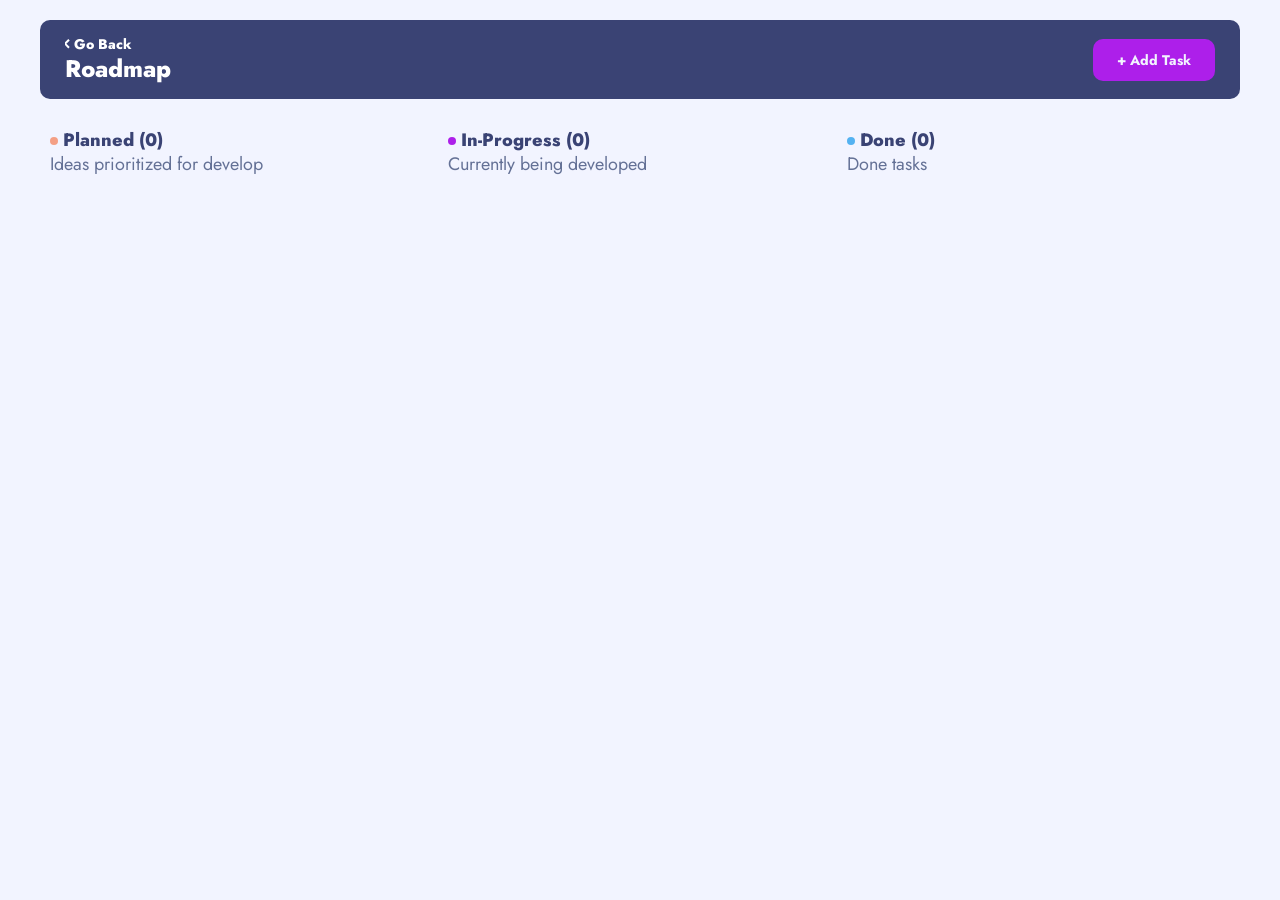
==== commit 0f63025d: "layout fixes" ====
--- a/index.html
+++ b/index.html
@@ -34,15 +34,15 @@
       <main class="board__content tasks">
         <div class="tasks__title">
           <div class="tasks__title-planned">
-            <h3 class="tasks__title-primary"><span class="dot planned"></span>Planned (<span id="planned-counter">2</span>)</h3>
+            <h3 class="tasks__title-primary"><span class="dot planned"></span>Planned (<span id="planned-counter">0</span>)</h3>
             <h4 class="tasks__title-secondary">Ideas prioritized for develop</h4>
           </div>
           <div class="tasks__title-progress">
-            <h3 class="tasks__title-primary"><span class="dot progress"></span>In-Progress (<span id="progress-counter">3</span>)</h3>
+            <h3 class="tasks__title-primary"><span class="dot progress"></span>In-Progress (<span id="progress-counter">0</span>)</h3>
             <h4 class="tasks__title-secondary">Currently being developed</h4>
           </div>
           <div class="tasks__title-done">
-            <h3 class="tasks__title-primary"><span class="dot done"></span>Done (<span id="done-counter">1</span>)</h3>
+            <h3 class="tasks__title-primary"><span class="dot done"></span>Done (<span id="done-counter">0</span>)</h3>
             <h4 class="tasks__title-secondary">Done tasks</h4>
           </div>
         </div>
